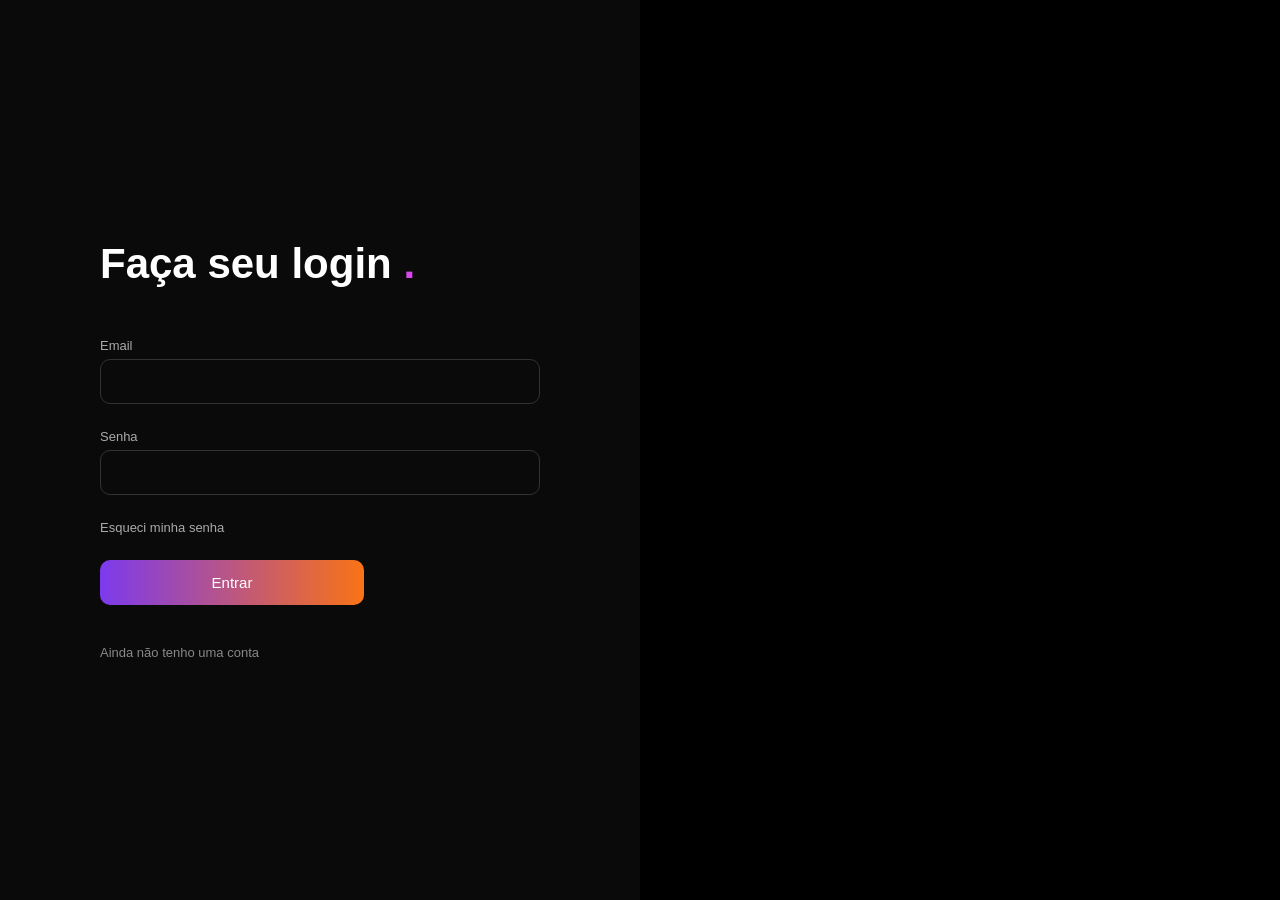
==== index.html @ 0c6a88ed "valo la" ====
<!DOCTYPE html>
<!-- Define que o documento é HTML5 -->

<html lang="pt-BR">
<!-- Idioma da página -->

<head>
<meta charset="UTF-8">
<!-- Permite acentos -->

<title>Login</title>
<!-- Nome da aba -->

<style>
/* Remove margens padrão e define fonte */
* {
    margin: 0;
    padding: 0;
    box-sizing: border-box;
    font-family: Arial, sans-serif;
}

/* Corpo da página */
body {
    height: 100vh; /* altura total da tela */
    display: flex; /* ativa flexbox */
}

/* LADO ESQUERDO */
.left {
    width: 50%; /* metade da tela */
    background: #0b0b0b; /* fundo preto */
    color: white; /* texto branco */
    display: flex;
    flex-direction: column; /* elementos em coluna */
    justify-content: center; /* centraliza verticalmente */
    padding: 80px; /* espaço interno */
}

/* Título */
h1 {
    font-size: 40px;
    margin-bottom: 40px;
}

/* Ponto roxo */
h1 span {
    color: #c084fc;
}

/* Caixa dos inputs */
.input-box {
    margin-bottom: 20px;
}

/* Texto do input */
.input-box label {
    font-size: 14px;
    color: #aaa;
    display: block;
    margin-bottom: 5px;
}

/* Campo de entrada */
.input-box input {
    width: 100%;
    padding: 12px;
    border-radius: 8px;
    border: 1px solid #444;
    background: transparent;
    color: white;
    outline: none;
}

/* Quando seleciona o input */
.input-box input:focus {
    border-color: #c084fc;
}

/* "Esqueci a senha" */
.forgot {
    font-size: 13px;
    margin-bottom: 20px;
}

/* Link */
.forgot a {
    color: #aaa;
    text-decoration: none;
}

/* Hover */
.forgot a:hover {
    text-decoration: underline;
}

/* Botão */
button {
    width: 100%; /* largura total */
    padding: 12px;
    border: none;
    border-radius: 8px;
    color: white;
    font-size: 16px;
    cursor: pointer;
    background: linear-gradient(90deg, #7c3aed, #f59e0b); /* gradiente */
}

/* Área criar conta */
.signup {
    margin-top: 30px;
    font-size: 14px;
}

/* Link criar conta */
.signup a {
    color: #aaa;
    text-decoration: none;
}

/* Hover */
.signup a:hover {
    text-decoration: underline;
}

/* LADO DIREITO */
.right {
    width: 50%; /* metade da tela */
    background: url('fundo.jpg esta no css') no-repeat center;
    /* imagem de fundo (como você escreveu) */
    background-size: cover; /* cobre toda área */
}
</style>
</head>

<body>

<!-- CSS externo (opcional, já existe CSS interno acima) -->
<link rel="stylesheet" href="style.css">

<!-- LADO ESQUERDO -->
<div class="left">

    <!-- Título -->
    <h1>Faça seu login <span>.</span></h1>

    <!-- Campo de email -->
    <div class="input-box">
        <label>Email</label>
        <input type="email">
    </div>

    <!-- Campo de senha -->
    <div class="input-box">
        <label>Senha</label>
        <input type="password">
    </div>

    <!-- Link recuperar senha -->
    <div class="forgot">
        <a href="#">Esqueci minha senha</a>
    </div>

    <!-- Botão -->
    <button>Entrar</button>

    <!-- Criar conta -->
    <div class="signup">
        <a href="#" id="criarConta">Ainda não tenho uma conta</a>
    </div>
</div>

<!-- LADO DIREITO (imagem) -->
<div class="right"></div>

<!-- JavaScript -->
<script src="script.js"></script>

</body>
</html>
---- style.css ----
* {
    margin: 0;
    padding: 0;
    box-sizing: border-box;
    font-family: 'Segoe UI', Arial, sans-serif;
}

body {
    height: 100vh;
    background: #000;
}

/* layout */
.container {
    display: flex;
    height: 100%;
}

/* lado esquerdo */
.left {
    width: 50%;
    background: #0a0a0a;
    color: #fff;
    display: flex;
    flex-direction: column;
    justify-content: center;
    padding: 100px;
}

/* título */
.left h1 {
    font-size: 42px;
    font-weight: 600;
    margin-bottom: 50px;
}

.left h1 span {
    color: #d946ef;
}

/* inputs */
.input-box {
    margin-bottom: 25px;
}

.input-box label {
    font-size: 13px;
    color: #aaa;
    display: block;
    margin-bottom: 6px;
}

.input-box input {
    width: 100%;
    padding: 14px;
    border-radius: 10px;
    border: 1px solid #333;
    background: transparent;
    color: #fff;
    outline: none;
    transition: 0.3s;
}

/* efeito neon no foco */
.input-box input:focus {
    border-color: #a855f7;
    box-shadow: 0 0 8px #a855f7;
}

/* link senha */
.forgot {
    margin-bottom: 25px;
    font-size: 13px;
}

.forgot a {
    color: #aaa;
    text-decoration: none;
}

.forgot a:hover {
    color: #fff;
}

/* botão */
button {
    width: 60%;
    padding: 14px;
    border-radius: 10px;
    border: none;
    font-size: 15px;
    color: white;
    cursor: pointer;
    background: linear-gradient(90deg, #7c3aed, #f97316);
    transition: 0.3s;
}

button:hover {
    opacity: 0.85;
}

/* criar conta */
.signup {
    margin-top: 40px;
    font-size: 13px;
}

.signup a {
    color: #888;
    text-decoration: none;
}

.signup a:hover {
    color: #fff;
}

/* lado direito */
.right {
    width: 50%;
    background: url('https://img.freepik.com/premium-vector/human-brain-vector-brain-technology-logo-human-head-silhouette_1200901-34.jpg') no-repeat center;
    background-size: cover;
}
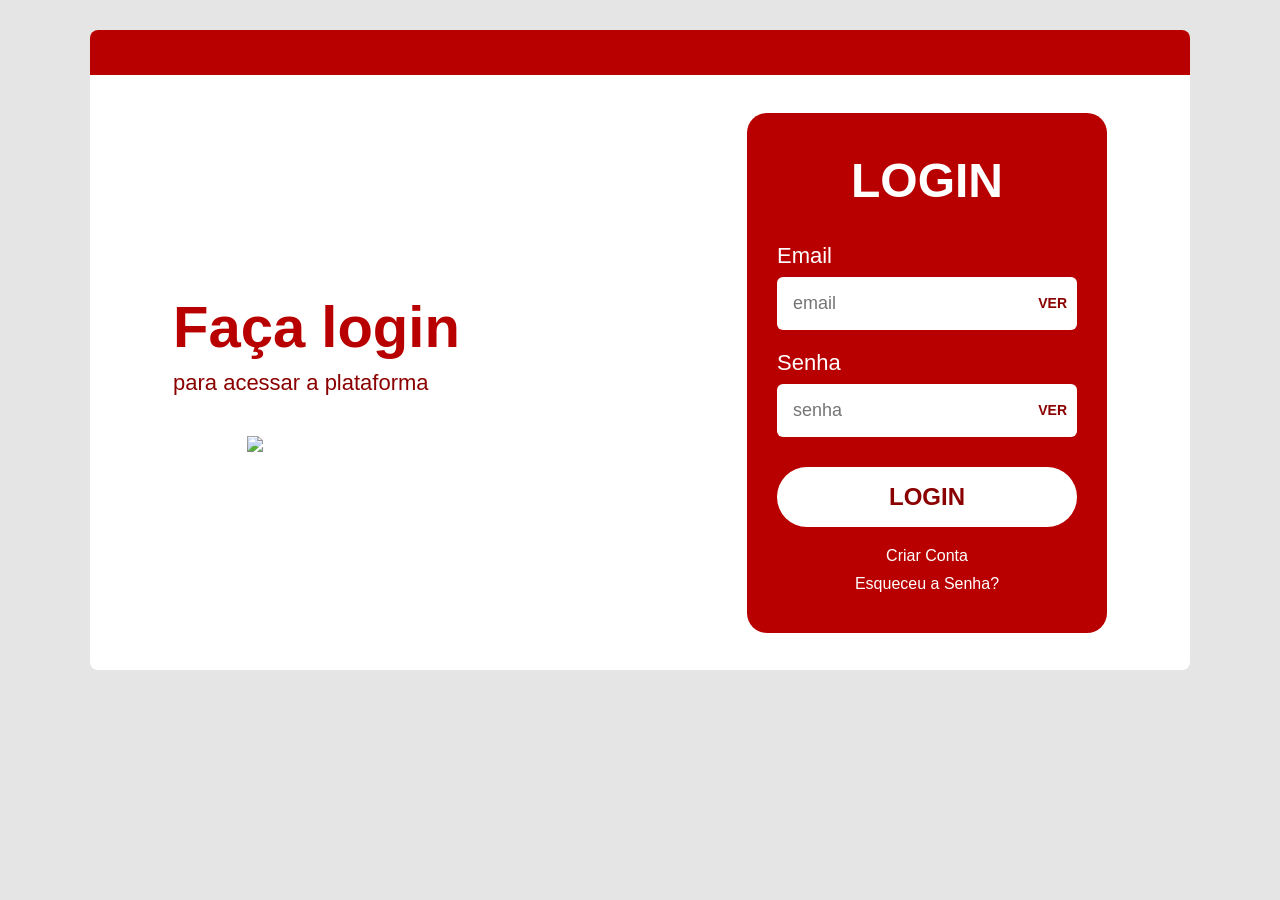
==== commit c783b56f: "vamo laa" ====
--- a/index.html
+++ b/index.html
@@ -1,180 +1,200 @@
 <!DOCTYPE html>
-<!-- Define que o documento é HTML5 -->
-
-<html lang="pt-BR">
-<!-- Idioma da página -->
-
+<html lang="pt-br">
 <head>
 <meta charset="UTF-8">
-<!-- Permite acentos -->
-
-<title>Login</title>
-<!-- Nome da aba -->
+<meta name="viewport" content="width=device-width, initial-scale=1.0">
+<title>Tela de Login</title>
 
 <style>
-/* Remove margens padrão e define fonte */
-* {
-    margin: 0;
-    padding: 0;
-    box-sizing: border-box;
-    font-family: Arial, sans-serif;
-}
-
-/* Corpo da página */
-body {
-    height: 100vh; /* altura total da tela */
-    display: flex; /* ativa flexbox */
-}
-
-/* LADO ESQUERDO */
-.left {
-    width: 50%; /* metade da tela */
-    background: #0b0b0b; /* fundo preto */
-    color: white; /* texto branco */
-    display: flex;
-    flex-direction: column; /* elementos em coluna */
-    justify-content: center; /* centraliza verticalmente */
-    padding: 80px; /* espaço interno */
-}
-
-/* Título */
-h1 {
-    font-size: 40px;
-    margin-bottom: 40px;
-}
-
-/* Ponto roxo */
-h1 span {
-    color: #c084fc;
-}
-
-/* Caixa dos inputs */
-.input-box {
-    margin-bottom: 20px;
-}
-
-/* Texto do input */
-.input-box label {
-    font-size: 14px;
-    color: #aaa;
-    display: block;
-    margin-bottom: 5px;
-}
-
-/* Campo de entrada */
-.input-box input {
-    width: 100%;
-    padding: 12px;
-    border-radius: 8px;
-    border: 1px solid #444;
-    background: transparent;
-    color: white;
-    outline: none;
-}
-
-/* Quando seleciona o input */
-.input-box input:focus {
-    border-color: #c084fc;
-}
-
-/* "Esqueci a senha" */
-.forgot {
-    font-size: 13px;
-    margin-bottom: 20px;
-}
-
-/* Link */
-.forgot a {
-    color: #aaa;
-    text-decoration: none;
-}
-
-/* Hover */
-.forgot a:hover {
-    text-decoration: underline;
-}
-
-/* Botão */
-button {
-    width: 100%; /* largura total */
-    padding: 12px;
-    border: none;
-    border-radius: 8px;
-    color: white;
-    font-size: 16px;
-    cursor: pointer;
-    background: linear-gradient(90deg, #7c3aed, #f59e0b); /* gradiente */
-}
-
-/* Área criar conta */
-.signup {
-    margin-top: 30px;
-    font-size: 14px;
-}
-
-/* Link criar conta */
-.signup a {
-    color: #aaa;
-    text-decoration: none;
-}
-
-/* Hover */
-.signup a:hover {
-    text-decoration: underline;
-}
-
-/* LADO DIREITO */
-.right {
-    width: 50%; /* metade da tela */
-    background: url('fundo.jpg esta no css') no-repeat center;
-    /* imagem de fundo (como você escreveu) */
-    background-size: cover; /* cobre toda área */
+*{
+    margin:0;
+    padding:0;
+    box-sizing:border-box;
+    font-family:Arial, Helvetica, sans-serif;
+}
+
+body{
+    background:#e5e5e5;
+}
+
+.container{
+    width:90%;
+    max-width:1100px;
+    height:640px;
+    background:#fff;
+    margin:30px auto;
+    border-radius:8px;
+    overflow:hidden;
+}
+
+.topo{
+    width:100%;
+    height:45px;
+    background:#b80000;
+}
+
+.conteudo{
+    display:flex;
+    justify-content:space-around;
+    align-items:center;
+    height:calc(100% - 45px);
+    padding:30px;
+}
+
+.esquerda{
+    width:45%;
+}
+
+.esquerda h1{
+    color:#b80000;
+    font-size:58px;
+    margin-bottom:10px;
+}
+
+.esquerda p{
+    color:#8b0000;
+    font-size:22px;
+    margin-bottom:40px;
+}
+
+.esquerda img{
+    width:320px;
+    display:block;
+    margin:auto;
+}
+
+.login-box{
+    width:360px;
+    background:#b80000;
+    padding:40px 30px;
+    border-radius:20px;
+    color:#fff;
+}
+
+.login-box h2{
+    text-align:center;
+    font-size:48px;
+    margin-bottom:35px;
+}
+
+.login-box label{
+    display:block;
+    margin-bottom:8px;
+    font-size:22px;
+}
+
+.campo{
+    position:relative;
+    margin-bottom:20px;
+}
+
+.campo input{
+    width:100%;
+    padding:16px 60px 16px 16px;
+    border:none;
+    border-radius:6px;
+    font-size:18px;
+}
+
+.toggle{
+    position:absolute;
+    right:10px;
+    top:50%;
+    transform:translateY(-50%);
+    background:none;
+    border:none;
+    color:#8b0000;
+    font-weight:bold;
+    cursor:pointer;
+    font-size:14px;
+}
+
+.login-btn{
+    width:100%;
+    padding:16px;
+    border:none;
+    border-radius:35px;
+    background:#fff;
+    color:#8b0000;
+    font-size:24px;
+    font-weight:bold;
+    cursor:pointer;
+    margin-top:10px;
+}
+
+.links{
+    text-align:center;
+    margin-top:20px;
+}
+
+.links a{
+    display:block;
+    color:#fff;
+    text-decoration:none;
+    margin-top:10px;
+}
+
+.links a:hover{
+    text-decoration:underline;
 }
 </style>
 </head>
 
 <body>
-
-<!-- CSS externo (opcional, já existe CSS interno acima) -->
-<link rel="stylesheet" href="style.css">
-
-<!-- LADO ESQUERDO -->
-<div class="left">
-
-    <!-- Título -->
-    <h1>Faça seu login <span>.</span></h1>
-
-    <!-- Campo de email -->
-    <div class="input-box">
-        <label>Email</label>
-        <input type="email">
-    </div>
-
-    <!-- Campo de senha -->
-    <div class="input-box">
-        <label>Senha</label>
-        <input type="password">
-    </div>
-
-    <!-- Link recuperar senha -->
-    <div class="forgot">
-        <a href="#">Esqueci minha senha</a>
-    </div>
-
-    <!-- Botão -->
-    <button>Entrar</button>
-
-    <!-- Criar conta -->
-    <div class="signup">
-        <a href="#" id="criarConta">Ainda não tenho uma conta</a>
+    <link rel="stylesheet" href="style.css">
+
+<div class="container">
+    <div class="topo"></div>
+
+    <div class="conteudo">
+
+        <div class="esquerda">
+            <h1>Faça login</h1>
+            <p>para acessar a plataforma</p>
+            <img src="https://cdn-icons-png.flaticon.com/512/3135/3135755.png">
+        </div>
+
+        <div class="login-box">
+            <h2>LOGIN</h2>
+
+            <label>Email</label>
+            <div class="campo">
+                <input type="password" id="email" placeholder="email">
+                <button class="toggle" onclick="mostrar('email', this)">VER</button>
+            </div>
+
+            <label>Senha</label>
+            <div class="campo">
+                <input type="password" id="senha" placeholder="senha">
+                <button class="toggle" onclick="mostrar('senha', this)">VER</button>
+            </div>
+
+            <button class="login-btn">LOGIN</button>
+
+            <div class="links">
+                <a href="#" id="criarConta">Criar Conta</a>
+                <a href="#" id="esqueceuSenha">Esqueceu a Senha?</a>
+            </div>
+        </div>
+
     </div>
 </div>
 
-<!-- LADO DIREITO (imagem) -->
-<div class="right"></div>
-
-<!-- JavaScript -->
+<script>
+function mostrar(id, botao){
+    let campo = document.getElementById(id);
+
+    // bota de mostrar ou ocultar a senha (type="password" ou type="text")
+    if(campo.type === "password"){  
+        campo.type = "text";
+        botao.innerHTML = "OCULTAR";
+    }else{
+        campo.type = "password";
+        botao.innerHTML = "VER";
+    }
+}
+</script>
+
 <script src="script.js"></script>
-
 </body>
 </html>
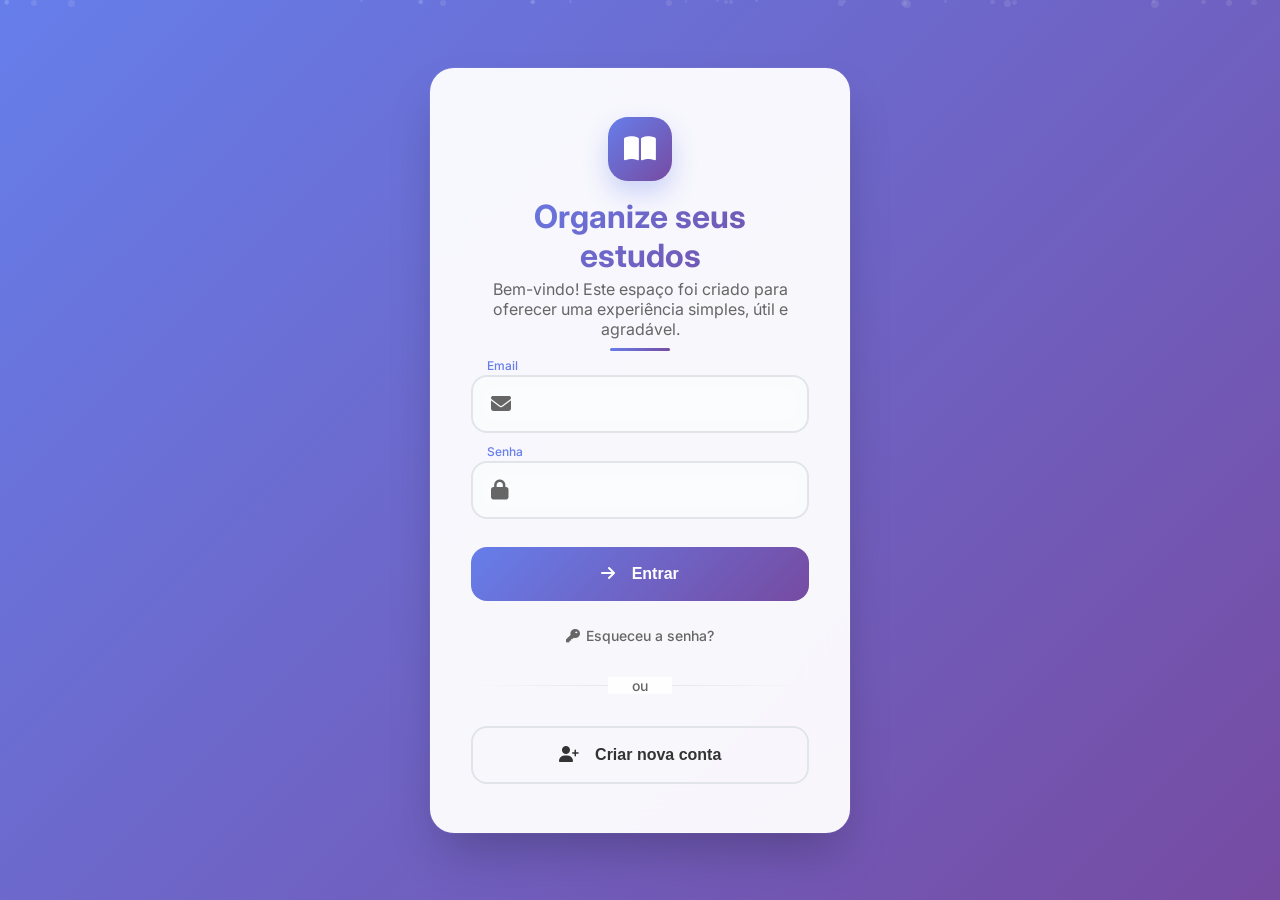
==== commit a0f7019e: "tela de login nova" ====
--- a/index.html
+++ b/index.html
@@ -1,200 +1,438 @@
 <!DOCTYPE html>
-<html lang="pt-br">
+<html lang="pt-BR">
 <head>
-<meta charset="UTF-8">
-<meta name="viewport" content="width=device-width, initial-scale=1.0">
-<title>Tela de Login</title>
-
-<style>
-*{
-    margin:0;
-    padding:0;
-    box-sizing:border-box;
-    font-family:Arial, Helvetica, sans-serif;
-}
-
-body{
-    background:#e5e5e5;
-}
-
-.container{
-    width:90%;
-    max-width:1100px;
-    height:640px;
-    background:#fff;
-    margin:30px auto;
-    border-radius:8px;
-    overflow:hidden;
-}
-
-.topo{
-    width:100%;
-    height:45px;
-    background:#b80000;
-}
-
-.conteudo{
-    display:flex;
-    justify-content:space-around;
-    align-items:center;
-    height:calc(100% - 45px);
-    padding:30px;
-}
-
-.esquerda{
-    width:45%;
-}
-
-.esquerda h1{
-    color:#b80000;
-    font-size:58px;
-    margin-bottom:10px;
-}
-
-.esquerda p{
-    color:#8b0000;
-    font-size:22px;
-    margin-bottom:40px;
-}
-
-.esquerda img{
-    width:320px;
-    display:block;
-    margin:auto;
-}
-
-.login-box{
-    width:360px;
-    background:#b80000;
-    padding:40px 30px;
-    border-radius:20px;
-    color:#fff;
-}
-
-.login-box h2{
-    text-align:center;
-    font-size:48px;
-    margin-bottom:35px;
-}
-
-.login-box label{
-    display:block;
-    margin-bottom:8px;
-    font-size:22px;
-}
-
-.campo{
-    position:relative;
-    margin-bottom:20px;
-}
-
-.campo input{
-    width:100%;
-    padding:16px 60px 16px 16px;
-    border:none;
-    border-radius:6px;
-    font-size:18px;
-}
-
-.toggle{
-    position:absolute;
-    right:10px;
-    top:50%;
-    transform:translateY(-50%);
-    background:none;
-    border:none;
-    color:#8b0000;
-    font-weight:bold;
-    cursor:pointer;
-    font-size:14px;
-}
-
-.login-btn{
-    width:100%;
-    padding:16px;
-    border:none;
-    border-radius:35px;
-    background:#fff;
-    color:#8b0000;
-    font-size:24px;
-    font-weight:bold;
-    cursor:pointer;
-    margin-top:10px;
-}
-
-.links{
-    text-align:center;
-    margin-top:20px;
-}
-
-.links a{
-    display:block;
-    color:#fff;
-    text-decoration:none;
-    margin-top:10px;
-}
-
-.links a:hover{
-    text-decoration:underline;
-}
-</style>
+    <meta charset="UTF-8">
+    <meta name="viewport" content="width=device-width, initial-scale=1.0">
+    <title>Login</title>
+    <link href="https://fonts.googleapis.com/css2?family=Inter:wght@300;400;500;600;700&display=swap" rel="stylesheet">
+    <link rel="stylesheet" href="https://cdnjs.cloudflare.com/ajax/libs/font-awesome/6.4.0/css/all.min.css">
+    <style>
+        :root {
+            --primary: linear-gradient(135deg, #667eea 0%, #764ba2 100%);
+            --primary-light: rgba(102, 126, 234, 0.1);
+            --bg: linear-gradient(135deg, #667eea 0%, #764ba2 100%);
+            --card-bg: rgba(255, 255, 255, 0.95);
+            --border: #e1e5e9;
+            --text: #333;
+            --text-muted: #666;
+            --error: #ef4444;
+            --success: #10b981;
+        }
+
+        * {
+            margin: 0;
+            padding: 0;
+            box-sizing: border-box;
+        }
+
+        body {
+            font-family: 'Inter', sans-serif;
+            background: var(--bg);
+            min-height: 100vh;
+            display: flex;
+            align-items: center;
+            justify-content: center;
+            padding: 20px;
+            overflow-x: hidden;
+        }
+
+        .login-container {
+            background: var(--card-bg);
+            backdrop-filter: blur(20px);
+            border-radius: 24px;
+            box-shadow: 
+                0 25px 50px -12px rgba(0, 0, 0, 0.25),
+                0 0 0 1px rgba(255, 255, 255, 0.05);
+            padding: 48px 40px;
+            width: 100%;
+            max-width: 420px;
+            position: relative;
+            animation: slideUp 0.8s cubic-bezier(0.25, 0.46, 0.45, 0.94);
+            border: 1px solid rgba(255, 255, 255, 0.2);
+        }
+
+        @keyframes slideUp {
+            0% { opacity: 0; transform: translateY(40px) scale(0.95); }
+            100% { opacity: 1; transform: translateY(0) scale(1); }
+        }
+
+        .brand {
+            text-align: center;
+            margin-bottom: 36px;
+            position: relative;
+        }
+
+        .brand::before {
+            content: '';
+            position: absolute;
+            bottom: -12px;
+            left: 50%;
+            transform: translateX(-50%);
+            width: 60px;
+            height: 3px;
+            background: var(--primary);
+            border-radius: 2px;
+        }
+
+        .brand-icon {
+            width: 64px;
+            height: 64px;
+            background: var(--primary);
+            border-radius: 20px;
+            display: flex;
+            align-items: center;
+            justify-content: center;
+            margin: 0 auto 16px;
+            box-shadow: 0 12px 24px rgba(102, 126, 234, 0.3);
+        }
+
+        .brand h1 {
+            font-size: 32px;
+            font-weight: 700;
+            color: var(--text);
+            margin-bottom: 4px;
+            background: linear-gradient(135deg, #667eea 0%, #764ba2 100%);
+            -webkit-background-clip: text;
+            -webkit-text-fill-color: transparent;
+            background-clip: text;
+        }
+
+        .brand p {
+            color: var(--text-muted);
+            font-size: 16px;
+            font-weight: 400;
+        }
+
+        .message {
+            padding: 14px 20px;
+            border-radius: 12px;
+            margin-bottom: 24px;
+            font-size: 14px;
+            font-weight: 500;
+            display: none;
+        }
+
+        .error-message {
+            background: rgba(239, 68, 68, 0.1);
+            color: var(--error);
+            border: 1px solid rgba(239, 68, 68, 0.2);
+        }
+
+        .success-message {
+            background: rgba(16, 185, 129, 0.1);
+            color: var(--success);
+            border: 1px solid rgba(16, 185, 129, 0.2);
+        }
+
+        .form-group {
+            position: relative;
+            margin-bottom: 28px;
+        }
+
+        .form-group input {
+            width: 100%;
+            padding: 18px 20px 18px 52px;
+            border: 2px solid var(--border);
+            border-radius: 16px;
+            font-size: 16px;
+            font-weight: 500;
+            background: rgba(248, 250, 252, 0.6);
+            backdrop-filter: blur(10px);
+            transition: all 0.3s cubic-bezier(0.4, 0, 0.2, 1);
+            color: var(--text);
+        }
+
+        .form-group input::placeholder {
+            color: transparent;
+        }
+
+        .form-group input:focus {
+            outline: none;
+            border-color: #667eea;
+            background: rgba(255, 255, 255, 0.9);
+            box-shadow: 0 0 0 4px var(--primary-light);
+            transform: translateY(-2px);
+        }
+
+        .form-icon {
+            position: absolute;
+            left: 20px;
+            top: 50%;
+            transform: translateY(-50%);
+            color: var(--text-muted);
+            font-size: 20px;
+            transition: color 0.3s ease;
+            z-index: 2;
+        }
+
+        .form-group:focus-within .form-icon {
+            color: #667eea;
+        }
+
+        .form-group label {
+            position: absolute;
+            left: 52px;
+            top: 50%;
+            transform: translateY(-50%);
+            color: var(--text-muted);
+            font-size: 16px;
+            font-weight: 500;
+            transition: all 0.3s cubic-bezier(0.4, 0, 0.2, 1);
+            pointer-events: none;
+            white-space: nowrap;
+            z-index: 2;
+        }
+
+        .form-group input:focus + label,
+        .form-group input:not(:placeholder-shown) + label {
+            top: -10px;
+            left: 16px;
+            font-size: 12px;
+            color: #667eea;
+            background: transparent;
+            padding: 0;
+            border-radius: 0;
+        }
+
+        .login-btn {
+            width: 100%;
+            padding: 18px;
+            background: var(--primary);
+            color: white;
+            border: none;
+            border-radius: 16px;
+            font-size: 16px;
+            font-weight: 600;
+            cursor: pointer;
+            transition: all 0.3s cubic-bezier(0.4, 0, 0.2, 1);
+            margin-bottom: 24px;
+            position: relative;
+            overflow: hidden;
+        }
+
+        .login-btn::before {
+            content: '';
+            position: absolute;
+            top: 0;
+            left: -100%;
+            width: 100%;
+            height: 100%;
+            background: linear-gradient(90deg, transparent, rgba(255,255,255,0.3), transparent);
+            transition: left 0.5s;
+        }
+
+        .login-btn:hover::before {
+            left: 100%;
+        }
+
+        .login-btn:hover {
+            transform: translateY(-3px);
+            box-shadow: 0 20px 40px rgba(102, 126, 234, 0.4);
+        }
+
+        .login-btn:active {
+            transform: translateY(-1px);
+        }
+
+        .forgot-password {
+            text-align: center;
+            margin-bottom: 32px;
+        }
+
+        .forgot-password a {
+            color: var(--text-muted);
+            text-decoration: none;
+            font-size: 14px;
+            font-weight: 500;
+            transition: all 0.3s ease;
+            display: inline-flex;
+            align-items: center;
+            gap: 6px;
+        }
+
+        .forgot-password a:hover {
+            color: #667eea;
+        }
+
+        .divider {
+            position: relative;
+            text-align: center;
+            margin: 32px 0;
+            color: var(--text-muted);
+            font-size: 14px;
+            font-weight: 500;
+        }
+
+        .divider::before {
+            content: '';
+            position: absolute;
+            top: 50%;
+            left: 0;
+            right: 0;
+            height: 1px;
+            background: linear-gradient(90deg, transparent, var(--border), transparent);
+        }
+
+        .divider span {
+            background: var(--card-bg);
+            padding: 0 24px;
+            position: relative;
+        }
+
+        .create-account {
+            width: 100%;
+            padding: 18px;
+            background: transparent;
+            color: var(--text);
+            border: 2px solid var(--border);
+            border-radius: 16px;
+            font-size: 16px;
+            font-weight: 600;
+            cursor: pointer;
+            transition: all 0.3s cubic-bezier(0.4, 0, 0.2, 1);
+        }
+
+        .create-account:hover {
+            border-color: #667eea;
+            background: rgba(102, 126, 234, 0.05);
+            transform: translateY(-2px);
+            box-shadow: 0 10px 25px rgba(102, 126, 234, 0.15);
+        }
+
+        @media (max-width: 480px) {
+            .login-container {
+                padding: 40px 28px;
+                margin: 12px;
+                border-radius: 20px;
+            }
+            .brand h1 { font-size: 28px; }
+        }
+
+        .particles {
+            position: fixed;
+            top: 0;
+            left: 0;
+            width: 100%;
+            height: 100%;
+            pointer-events: none;
+            z-index: 1;
+        }
+
+        .particle {
+            position: absolute;
+            background: rgba(255, 255, 255, 0.1);
+            border-radius: 50%;
+            animation: float 20s infinite linear;
+        }
+
+        @keyframes float {
+            0% { transform: translateY(100vh) rotate(0deg); opacity: 0; }
+            10% { opacity: 1; }
+            90% { opacity: 1; }
+            100% { transform: translateY(-100px) rotate(360deg); opacity: 0; }
+        }
+    </style>
 </head>
-
 <body>
-    <link rel="stylesheet" href="style.css">
-
-<div class="container">
-    <div class="topo"></div>
-
-    <div class="conteudo">
-
-        <div class="esquerda">
-            <h1>Faça login</h1>
-            <p>para acessar a plataforma</p>
-            <img src="https://cdn-icons-png.flaticon.com/512/3135/3135755.png">
+    <div class="particles" id="particles"></div>
+    
+    <div class="login-container">
+        <div class="brand">
+            <div class="brand-icon">
+                <i class="fas fa-book-open" style="font-size: 28px; color: white;"></i>
+            </div>
+            <h1>Organize seus estudos</h1>
+            <p>Bem-vindo! Este espaço foi criado para oferecer uma experiência simples, útil e agradável.</p>
         </div>
 
-        <div class="login-box">
-            <h2>LOGIN</h2>
-
-            <label>Email</label>
-            <div class="campo">
-                <input type="password" id="email" placeholder="email">
-                <button class="toggle" onclick="mostrar('email', this)">VER</button>
+        <div id="errorMessage" class="message error-message">
+            <i class="fas fa-exclamation-circle" style="margin-right: 8px;"></i>
+            Email ou senha incorretos
+        </div>
+        
+        <div id="successMessage" class="message success-message">
+            <i class="fas fa-check-circle" style="margin-right: 8px;"></i>
+            Login realizado com sucesso!
+        </div>
+
+        <form id="loginForm">
+            <div class="form-group">
+                <i class="fas fa-envelope form-icon"></i>
+                <input type="email" id="email" name="email" required>
+                <label>Email</label>
             </div>
 
-            <label>Senha</label>
-            <div class="campo">
-                <input type="password" id="senha" placeholder="senha">
-                <button class="toggle" onclick="mostrar('senha', this)">VER</button>
+            <div class="form-group">
+                <i class="fas fa-lock form-icon"></i>
+                <input type="password" id="password" name="password" required minlength="6">
+                <label>Senha</label>
             </div>
 
-            <button class="login-btn">LOGIN</button>
-
-            <div class="links">
-                <a href="#" id="criarConta">Criar Conta</a>
-                <a href="#" id="esqueceuSenha">Esqueceu a Senha?</a>
-            </div>
+            <button type="submit" class="login-btn">
+                <i class="fas fa-arrow-right" style="margin-right: 12px;"></i>
+                Entrar
+            </button>
+        </form>
+
+        <div class="forgot-password">
+            <a href="#" id="forgotPassword">
+                <i class="fas fa-key"></i>
+                Esqueceu a senha?
+            </a>
         </div>
 
+        <div class="divider">
+            <span>ou</span>
+        </div>
+
+        <button type="button" class="create-account" id="createAccount">
+            <i class="fas fa-user-plus" style="margin-right: 12px;"></i>
+            Criar nova conta
+        </button>
     </div>
-</div>
-
-<script>
-function mostrar(id, botao){
-    let campo = document.getElementById(id);
-
-    // bota de mostrar ou ocultar a senha (type="password" ou type="text")
-    if(campo.type === "password"){  
-        campo.type = "text";
-        botao.innerHTML = "OCULTAR";
-    }else{
-        campo.type = "password";
-        botao.innerHTML = "VER";
-    }
-}
-</script>
-
-<script src="script.js"></script>
+
+    <script>
+        function createParticles() {
+            const particles = document.getElementById('particles');
+            for (let i = 0; i < 30; i++) {
+                const particle = document.createElement('div');
+                particle.className = 'particle';
+                particle.style.left = Math.random() * 100 + '%';
+                particle.style.width = particle.style.height = (Math.random() * 6 + 2) + 'px';
+                particle.style.animationDelay = Math.random() * 20 + 's';
+                particle.style.animationDuration = (Math.random() * 10 + 15) + 's';
+                particles.appendChild(particle);
+            }
+        }
+
+        function showMessage(el, text, timeout = 4000) {
+            el.innerHTML = text;
+            el.style.display = 'block';
+            setTimeout(() => el.style.display = 'none', timeout);
+        }
+
+        document.getElementById('loginForm').addEventListener('submit', e => {
+            e.preventDefault();
+            const email = document.getElementById('email').value;
+            showMessage(document.getElementById('successMessage'), 
+                '<i class="fas fa-check-circle" style="margin-right: 8px;"></i>Login realizado com sucesso!');
+            
+            setTimeout(() => {
+                console.log('Login:', email);
+            }, 1500);
+        });
+
+        document.getElementById('forgotPassword').addEventListener('click', e => {
+            e.preventDefault();
+            showMessage(document.getElementById('successMessage'), 
+                '<i class="fas fa-paper-plane" style="margin-right: 8px;"></i>Link enviado para seu email!');
+        });
+
+        document.getElementById('createAccount').addEventListener('click', () => {
+            console.log('Criar conta');
+        });
+
+        createParticles();
+    </script>
 </body>
 </html>
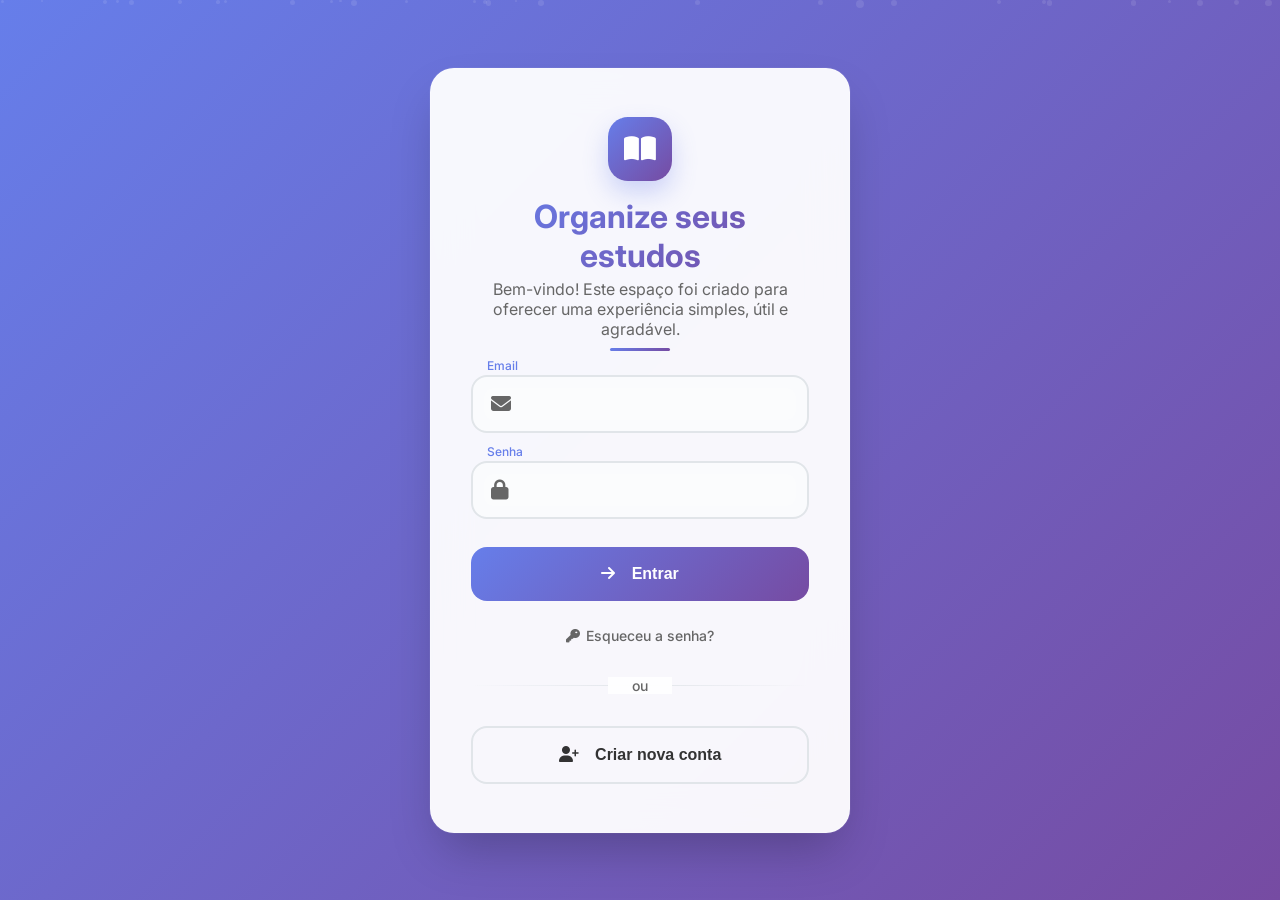
==== commit c56d2134: "vamo la" ====
--- a/index.html
+++ b/index.html
@@ -1,339 +1,16 @@
 <!DOCTYPE html>
 <html lang="pt-BR">
 <head>
+    <script src="script.js"></script>
     <meta charset="UTF-8">
     <meta name="viewport" content="width=device-width, initial-scale=1.0">
-    <title>Login</title>
+    <title>Login - Organize seus estudos</title>
     <link href="https://fonts.googleapis.com/css2?family=Inter:wght@300;400;500;600;700&display=swap" rel="stylesheet">
     <link rel="stylesheet" href="https://cdnjs.cloudflare.com/ajax/libs/font-awesome/6.4.0/css/all.min.css">
-    <style>
-        :root {
-            --primary: linear-gradient(135deg, #667eea 0%, #764ba2 100%);
-            --primary-light: rgba(102, 126, 234, 0.1);
-            --bg: linear-gradient(135deg, #667eea 0%, #764ba2 100%);
-            --card-bg: rgba(255, 255, 255, 0.95);
-            --border: #e1e5e9;
-            --text: #333;
-            --text-muted: #666;
-            --error: #ef4444;
-            --success: #10b981;
-        }
-
-        * {
-            margin: 0;
-            padding: 0;
-            box-sizing: border-box;
-        }
-
-        body {
-            font-family: 'Inter', sans-serif;
-            background: var(--bg);
-            min-height: 100vh;
-            display: flex;
-            align-items: center;
-            justify-content: center;
-            padding: 20px;
-            overflow-x: hidden;
-        }
-
-        .login-container {
-            background: var(--card-bg);
-            backdrop-filter: blur(20px);
-            border-radius: 24px;
-            box-shadow: 
-                0 25px 50px -12px rgba(0, 0, 0, 0.25),
-                0 0 0 1px rgba(255, 255, 255, 0.05);
-            padding: 48px 40px;
-            width: 100%;
-            max-width: 420px;
-            position: relative;
-            animation: slideUp 0.8s cubic-bezier(0.25, 0.46, 0.45, 0.94);
-            border: 1px solid rgba(255, 255, 255, 0.2);
-        }
-
-        @keyframes slideUp {
-            0% { opacity: 0; transform: translateY(40px) scale(0.95); }
-            100% { opacity: 1; transform: translateY(0) scale(1); }
-        }
-
-        .brand {
-            text-align: center;
-            margin-bottom: 36px;
-            position: relative;
-        }
-
-        .brand::before {
-            content: '';
-            position: absolute;
-            bottom: -12px;
-            left: 50%;
-            transform: translateX(-50%);
-            width: 60px;
-            height: 3px;
-            background: var(--primary);
-            border-radius: 2px;
-        }
-
-        .brand-icon {
-            width: 64px;
-            height: 64px;
-            background: var(--primary);
-            border-radius: 20px;
-            display: flex;
-            align-items: center;
-            justify-content: center;
-            margin: 0 auto 16px;
-            box-shadow: 0 12px 24px rgba(102, 126, 234, 0.3);
-        }
-
-        .brand h1 {
-            font-size: 32px;
-            font-weight: 700;
-            color: var(--text);
-            margin-bottom: 4px;
-            background: linear-gradient(135deg, #667eea 0%, #764ba2 100%);
-            -webkit-background-clip: text;
-            -webkit-text-fill-color: transparent;
-            background-clip: text;
-        }
-
-        .brand p {
-            color: var(--text-muted);
-            font-size: 16px;
-            font-weight: 400;
-        }
-
-        .message {
-            padding: 14px 20px;
-            border-radius: 12px;
-            margin-bottom: 24px;
-            font-size: 14px;
-            font-weight: 500;
-            display: none;
-        }
-
-        .error-message {
-            background: rgba(239, 68, 68, 0.1);
-            color: var(--error);
-            border: 1px solid rgba(239, 68, 68, 0.2);
-        }
-
-        .success-message {
-            background: rgba(16, 185, 129, 0.1);
-            color: var(--success);
-            border: 1px solid rgba(16, 185, 129, 0.2);
-        }
-
-        .form-group {
-            position: relative;
-            margin-bottom: 28px;
-        }
-
-        .form-group input {
-            width: 100%;
-            padding: 18px 20px 18px 52px;
-            border: 2px solid var(--border);
-            border-radius: 16px;
-            font-size: 16px;
-            font-weight: 500;
-            background: rgba(248, 250, 252, 0.6);
-            backdrop-filter: blur(10px);
-            transition: all 0.3s cubic-bezier(0.4, 0, 0.2, 1);
-            color: var(--text);
-        }
-
-        .form-group input::placeholder {
-            color: transparent;
-        }
-
-        .form-group input:focus {
-            outline: none;
-            border-color: #667eea;
-            background: rgba(255, 255, 255, 0.9);
-            box-shadow: 0 0 0 4px var(--primary-light);
-            transform: translateY(-2px);
-        }
-
-        .form-icon {
-            position: absolute;
-            left: 20px;
-            top: 50%;
-            transform: translateY(-50%);
-            color: var(--text-muted);
-            font-size: 20px;
-            transition: color 0.3s ease;
-            z-index: 2;
-        }
-
-        .form-group:focus-within .form-icon {
-            color: #667eea;
-        }
-
-        .form-group label {
-            position: absolute;
-            left: 52px;
-            top: 50%;
-            transform: translateY(-50%);
-            color: var(--text-muted);
-            font-size: 16px;
-            font-weight: 500;
-            transition: all 0.3s cubic-bezier(0.4, 0, 0.2, 1);
-            pointer-events: none;
-            white-space: nowrap;
-            z-index: 2;
-        }
-
-        .form-group input:focus + label,
-        .form-group input:not(:placeholder-shown) + label {
-            top: -10px;
-            left: 16px;
-            font-size: 12px;
-            color: #667eea;
-            background: transparent;
-            padding: 0;
-            border-radius: 0;
-        }
-
-        .login-btn {
-            width: 100%;
-            padding: 18px;
-            background: var(--primary);
-            color: white;
-            border: none;
-            border-radius: 16px;
-            font-size: 16px;
-            font-weight: 600;
-            cursor: pointer;
-            transition: all 0.3s cubic-bezier(0.4, 0, 0.2, 1);
-            margin-bottom: 24px;
-            position: relative;
-            overflow: hidden;
-        }
-
-        .login-btn::before {
-            content: '';
-            position: absolute;
-            top: 0;
-            left: -100%;
-            width: 100%;
-            height: 100%;
-            background: linear-gradient(90deg, transparent, rgba(255,255,255,0.3), transparent);
-            transition: left 0.5s;
-        }
-
-        .login-btn:hover::before {
-            left: 100%;
-        }
-
-        .login-btn:hover {
-            transform: translateY(-3px);
-            box-shadow: 0 20px 40px rgba(102, 126, 234, 0.4);
-        }
-
-        .login-btn:active {
-            transform: translateY(-1px);
-        }
-
-        .forgot-password {
-            text-align: center;
-            margin-bottom: 32px;
-        }
-
-        .forgot-password a {
-            color: var(--text-muted);
-            text-decoration: none;
-            font-size: 14px;
-            font-weight: 500;
-            transition: all 0.3s ease;
-            display: inline-flex;
-            align-items: center;
-            gap: 6px;
-        }
-
-        .forgot-password a:hover {
-            color: #667eea;
-        }
-
-        .divider {
-            position: relative;
-            text-align: center;
-            margin: 32px 0;
-            color: var(--text-muted);
-            font-size: 14px;
-            font-weight: 500;
-        }
-
-        .divider::before {
-            content: '';
-            position: absolute;
-            top: 50%;
-            left: 0;
-            right: 0;
-            height: 1px;
-            background: linear-gradient(90deg, transparent, var(--border), transparent);
-        }
-
-        .divider span {
-            background: var(--card-bg);
-            padding: 0 24px;
-            position: relative;
-        }
-
-        .create-account {
-            width: 100%;
-            padding: 18px;
-            background: transparent;
-            color: var(--text);
-            border: 2px solid var(--border);
-            border-radius: 16px;
-            font-size: 16px;
-            font-weight: 600;
-            cursor: pointer;
-            transition: all 0.3s cubic-bezier(0.4, 0, 0.2, 1);
-        }
-
-        .create-account:hover {
-            border-color: #667eea;
-            background: rgba(102, 126, 234, 0.05);
-            transform: translateY(-2px);
-            box-shadow: 0 10px 25px rgba(102, 126, 234, 0.15);
-        }
-
-        @media (max-width: 480px) {
-            .login-container {
-                padding: 40px 28px;
-                margin: 12px;
-                border-radius: 20px;
-            }
-            .brand h1 { font-size: 28px; }
-        }
-
-        .particles {
-            position: fixed;
-            top: 0;
-            left: 0;
-            width: 100%;
-            height: 100%;
-            pointer-events: none;
-            z-index: 1;
-        }
-
-        .particle {
-            position: absolute;
-            background: rgba(255, 255, 255, 0.1);
-            border-radius: 50%;
-            animation: float 20s infinite linear;
-        }
-
-        @keyframes float {
-            0% { transform: translateY(100vh) rotate(0deg); opacity: 0; }
-            10% { opacity: 1; }
-            90% { opacity: 1; }
-            100% { transform: translateY(-100px) rotate(360deg); opacity: 0; }
-        }
-    </style>
 </head>
 <body>
+    <script src="script.js"></script>
+    <link rel="stylesheet" href="style.css">
     <div class="particles" id="particles"></div>
     
     <div class="login-container">
@@ -416,10 +93,7 @@
             const email = document.getElementById('email').value;
             showMessage(document.getElementById('successMessage'), 
                 '<i class="fas fa-check-circle" style="margin-right: 8px;"></i>Login realizado com sucesso!');
-            
-            setTimeout(() => {
-                console.log('Login:', email);
-            }, 1500);
+            setTimeout(() => console.log('Login:', email), 1500);
         });
 
         document.getElementById('forgotPassword').addEventListener('click', e => {
--- a/style.css
+++ b/style.css
@@ -0,0 +1,324 @@
+:root {
+    --primary: linear-gradient(135deg, #667eea 0%, #764ba2 100%);
+    --primary-light: rgba(102, 126, 234, 0.1);
+    --bg: linear-gradient(135deg, #667eea 0%, #764ba2 100%);
+    --card-bg: rgba(255, 255, 255, 0.95);
+    --border: #e1e5e9;
+    --text: #333;
+    --text-muted: #666;
+    --error: #ef4444;
+    --success: #10b981;
+}
+
+* {
+    margin: 0;
+    padding: 0;
+    box-sizing: border-box;
+}
+
+body {
+    font-family: 'Inter', sans-serif;
+    background: var(--bg);
+    min-height: 100vh;
+    display: flex;
+    align-items: center;
+    justify-content: center;
+    padding: 20px;
+    overflow-x: hidden;
+}
+
+.login-container {
+    background: var(--card-bg);
+    backdrop-filter: blur(20px);
+    border-radius: 24px;
+    box-shadow: 
+        0 25px 50px -12px rgba(0, 0, 0, 0.25),
+        0 0 0 1px rgba(255, 255, 255, 0.05);
+    padding: 48px 40px;
+    width: 100%;
+    max-width: 420px;
+    position: relative;
+    animation: slideUp 0.8s cubic-bezier(0.25, 0.46, 0.45, 0.94);
+    border: 1px solid rgba(255, 255, 255, 0.2);
+}
+
+@keyframes slideUp {
+    0% { opacity: 0; transform: translateY(40px) scale(0.95); }
+    100% { opacity: 1; transform: translateY(0) scale(1); }
+}
+
+.brand {
+    text-align: center;
+    margin-bottom: 36px;
+    position: relative;
+}
+
+.brand::before {
+    content: '';
+    position: absolute;
+    bottom: -12px;
+    left: 50%;
+    transform: translateX(-50%);
+    width: 60px;
+    height: 3px;
+    background: var(--primary);
+    border-radius: 2px;
+}
+
+.brand-icon {
+    width: 64px;
+    height: 64px;
+    background: var(--primary);
+    border-radius: 20px;
+    display: flex;
+    align-items: center;
+    justify-content: center;
+    margin: 0 auto 16px;
+    box-shadow: 0 12px 24px rgba(102, 126, 234, 0.3);
+}
+
+.brand h1 {
+    font-size: 32px;
+    font-weight: 700;
+    color: var(--text);
+    margin-bottom: 4px;
+    background: linear-gradient(135deg, #667eea 0%, #764ba2 100%);
+    -webkit-background-clip: text;
+    -webkit-text-fill-color: transparent;
+    background-clip: text;
+}
+
+.brand p {
+    color: var(--text-muted);
+    font-size: 16px;
+    font-weight: 400;
+}
+
+.message {
+    padding: 14px 20px;
+    border-radius: 12px;
+    margin-bottom: 24px;
+    font-size: 14px;
+    font-weight: 500;
+    display: none;
+}
+
+.error-message {
+    background: rgba(239, 68, 68, 0.1);
+    color: var(--error);
+    border: 1px solid rgba(239, 68, 68, 0.2);
+}
+
+.success-message {
+    background: rgba(16, 185, 129, 0.1);
+    color: var(--success);
+    border: 1px solid rgba(16, 185, 129, 0.2);
+}
+
+.form-group {
+    position: relative;
+    margin-bottom: 28px;
+}
+
+.form-group input {
+    width: 100%;
+    padding: 18px 20px 18px 52px;
+    border: 2px solid var(--border);
+    border-radius: 16px;
+    font-size: 16px;
+    font-weight: 500;
+    background: rgba(248, 250, 252, 0.6);
+    backdrop-filter: blur(10px);
+    transition: all 0.3s cubic-bezier(0.4, 0, 0.2, 1);
+    color: var(--text);
+}
+
+.form-group input::placeholder {
+    color: transparent;
+}
+
+.form-group input:focus {
+    outline: none;
+    border-color: #667eea;
+    background: rgba(255, 255, 255, 0.9);
+    box-shadow: 0 0 0 4px var(--primary-light);
+    transform: translateY(-2px);
+}
+
+.form-icon {
+    position: absolute;
+    left: 20px;
+    top: 50%;
+    transform: translateY(-50%);
+    color: var(--text-muted);
+    font-size: 20px;
+    transition: color 0.3s ease;
+    z-index: 2;
+}
+
+.form-group:focus-within .form-icon {
+    color: #667eea;
+}
+
+.form-group label {
+    position: absolute;
+    left: 52px;
+    top: 50%;
+    transform: translateY(-50%);
+    color: var(--text-muted);
+    font-size: 16px;
+    font-weight: 500;
+    transition: all 0.3s cubic-bezier(0.4, 0, 0.2, 1);
+    pointer-events: none;
+    white-space: nowrap;
+    z-index: 2;
+}
+
+.form-group input:focus + label,
+.form-group input:not(:placeholder-shown) + label {
+    top: -10px;
+    left: 16px;
+    font-size: 12px;
+    color: #667eea;
+    background: transparent;
+    padding: 0;
+    border-radius: 0;
+}
+
+.login-btn {
+    width: 100%;
+    padding: 18px;
+    background: var(--primary);
+    color: white;
+    border: none;
+    border-radius: 16px;
+    font-size: 16px;
+    font-weight: 600;
+    cursor: pointer;
+    transition: all 0.3s cubic-bezier(0.4, 0, 0.2, 1);
+    margin-bottom: 24px;
+    position: relative;
+    overflow: hidden;
+}
+
+.login-btn::before {
+    content: '';
+    position: absolute;
+    top: 0;
+    left: -100%;
+    width: 100%;
+    height: 100%;
+    background: linear-gradient(90deg, transparent, rgba(255,255,255,0.3), transparent);
+    transition: left 0.5s;
+}
+
+.login-btn:hover::before {
+    left: 100%;
+}
+
+.login-btn:hover {
+    transform: translateY(-3px);
+    box-shadow: 0 20px 40px rgba(102, 126, 234, 0.4);
+}
+
+.login-btn:active {
+    transform: translateY(-1px);
+}
+
+.forgot-password {
+    text-align: center;
+    margin-bottom: 32px;
+}
+
+.forgot-password a {
+    color: var(--text-muted);
+    text-decoration: none;
+    font-size: 14px;
+    font-weight: 500;
+    transition: all 0.3s ease;
+    display: inline-flex;
+    align-items: center;
+    gap: 6px;
+}
+
+.forgot-password a:hover {
+    color: #667eea;
+}
+
+.divider {
+    position: relative;
+    text-align: center;
+    margin: 32px 0;
+    color: var(--text-muted);
+    font-size: 14px;
+    font-weight: 500;
+}
+
+.divider::before {
+    content: '';
+    position: absolute;
+    top: 50%;
+    left: 0;
+    right: 0;
+    height: 1px;
+    background: linear-gradient(90deg, transparent, var(--border), transparent);
+}
+
+.divider span {
+    background: var(--card-bg);
+    padding: 0 24px;
+    position: relative;
+}
+
+.create-account {
+    width: 100%;
+    padding: 18px;
+    background: transparent;
+    color: var(--text);
+    border: 2px solid var(--border);
+    border-radius: 16px;
+    font-size: 16px;
+    font-weight: 600;
+    cursor: pointer;
+    transition: all 0.3s cubic-bezier(0.4, 0, 0.2, 1);
+}
+
+.create-account:hover {
+    border-color: #667eea;
+    background: rgba(102, 126, 234, 0.05);
+    transform: translateY(-2px);
+    box-shadow: 0 10px 25px rgba(102, 126, 234, 0.15);
+}
+
+@media (max-width: 480px) {
+    .login-container {
+        padding: 40px 28px;
+        margin: 12px;
+        border-radius: 20px;
+    }
+    .brand h1 { font-size: 28px; }
+}
+
+.particles {
+    position: fixed;
+    top: 0;
+    left: 0;
+    width: 100%;
+    height: 100%;
+    pointer-events: none;
+    z-index: 1;
+}
+
+.particle {
+    position: absolute;
+    background: rgba(255, 255, 255, 0.1);
+    border-radius: 50%;
+    animation: float 20s infinite linear;
+}
+
+@keyframes float {
+    0% { transform: translateY(100vh) rotate(0deg); opacity: 0; }
+    10% { opacity: 1; }
+    90% { opacity: 1; }
+    100% { transform: translateY(-100px) rotate(360deg); opacity: 0; }
+}
